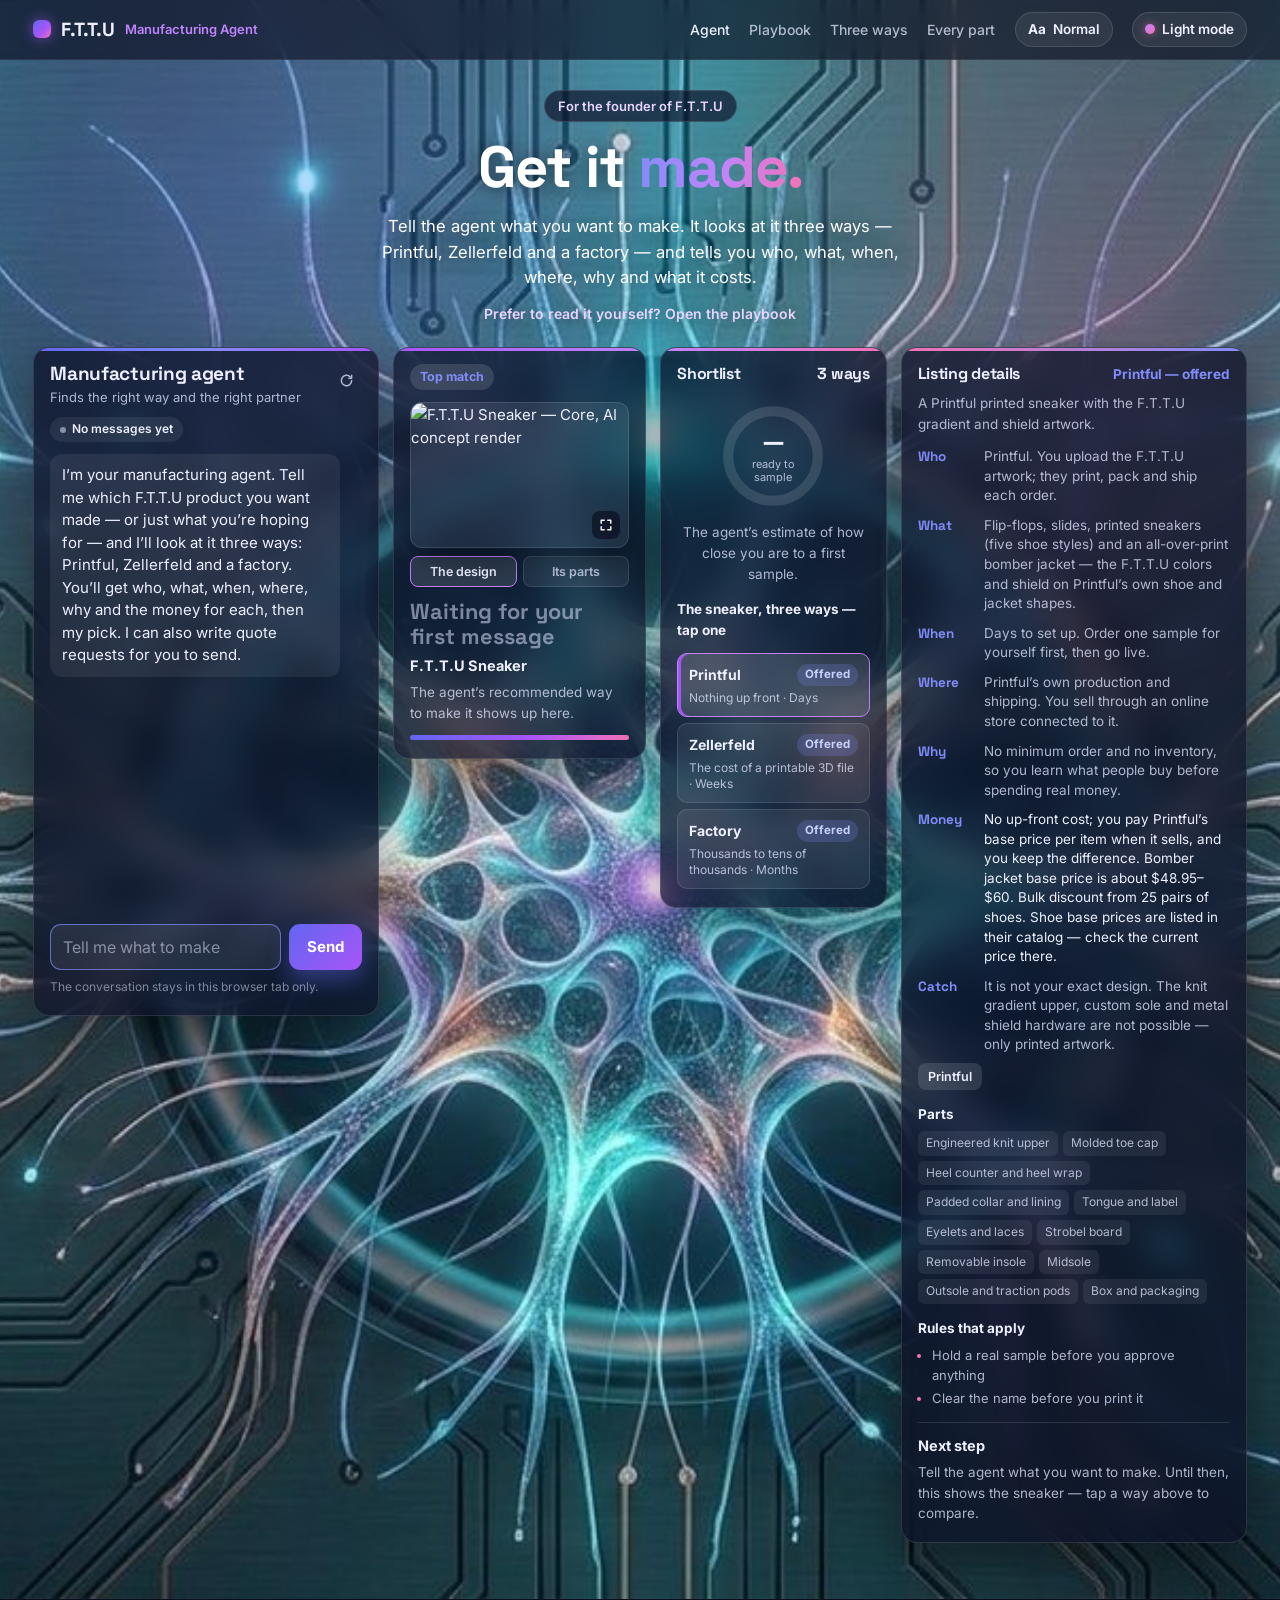
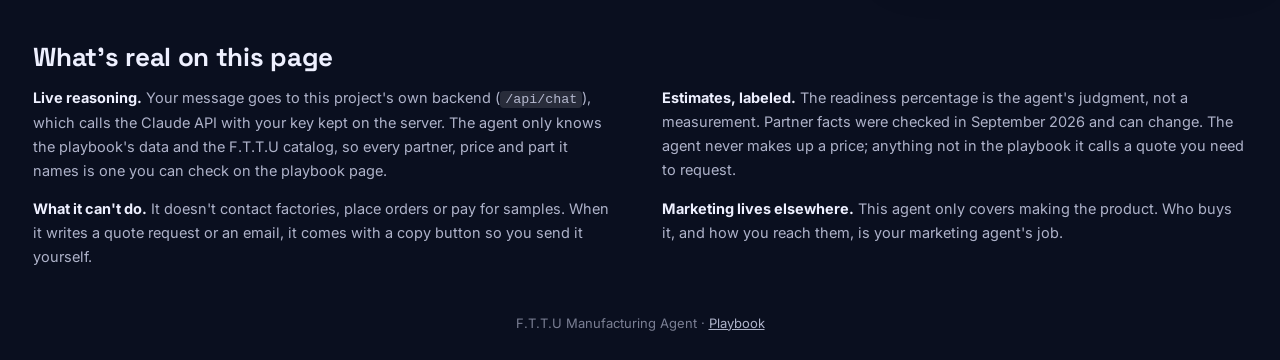
==== index.html @ 20ca1155 "Initial commit" ====
<!DOCTYPE html>
<html lang="en" data-theme="dark" data-default-theme="dark">
<head>
<meta charset="UTF-8">
<meta name="viewport" content="width=device-width, initial-scale=1, viewport-fit=cover">
<title>F.T.T.U Manufacturing Agent</title>
<meta name="description" content="The F.T.T.U founder's manufacturing agent: how each product gets made through Printful, Zellerfeld or a factory — who, what, when, where, why and what it costs.">
<link rel="preconnect" href="https://fonts.googleapis.com">
<link rel="preconnect" href="https://fonts.gstatic.com" crossorigin>
<link rel="preconnect" href="https://mlgmigguhljsiopctkkj.supabase.co" crossorigin>
<link href="https://fonts.googleapis.com/css2?family=Space+Grotesk:wght@500;600;700&family=Inter:wght@400;500;600;700&display=swap" rel="stylesheet">
<link rel="stylesheet" href="css/agent.css">
<link rel="stylesheet" href="css/lightbox.css">
<script>try{var t=localStorage.getItem('fttu-mfg-theme');if(t==='light'||t==='dark')document.documentElement.setAttribute('data-theme',t);}catch(e){}</script>
</head>
<body>

<div class="stage">
  <header class="topbar">
    <nav class="nav" aria-label="Main">
      <a class="brand" href="index.html"><span class="brand-mark" aria-hidden="true"></span>F.T.T.U <small>Manufacturing Agent</small></a>
      <div class="nav-links">
        <a href="index.html" aria-current="page">Agent</a>
        <a href="guide.html">Playbook</a>
        <a href="guide.html#three-ways">Three ways</a>
        <a href="guide.html#parts">Every part</a>
        <button class="pill-btn js-size" type="button" aria-label="Text size: Normal"><span><strong>Aa</strong></span> <span class="js-size-label">Normal</span></button>
        <button class="pill-btn js-theme" type="button"><span class="sun" aria-hidden="true"></span><span class="js-theme-label">Light mode</span></button>
      </div>
      <button class="burger" id="burger" type="button" aria-label="Open menu" aria-expanded="false" aria-controls="menu"><span></span></button>
    </nav>
    <div class="menu" id="menu">
      <a href="index.html" aria-current="page">Agent</a>
      <a href="guide.html">Playbook</a>
      <a href="guide.html#three-ways">Three ways</a>
      <a href="guide.html#parts">Every part</a>
      <div class="menu-controls">
        <button class="pill-btn js-size" type="button" aria-label="Text size: Normal"><span><strong>Aa</strong></span> <span class="js-size-label">Normal</span></button>
        <button class="pill-btn js-theme" type="button"><span class="sun" aria-hidden="true"></span><span class="js-theme-label">Light mode</span></button>
      </div>
    </div>
  </header>

  <section class="hero">
    <span class="hero-tag">For the founder of F.T.T.U</span>
    <h1>Get it <span class="grad">made.</span></h1>
    <p>Tell the agent what you want to make. It looks at it three ways — Printful, Zellerfeld and a factory — and tells you who, what, when, where, why and what it costs.</p>
    <a class="hero-link" href="guide.html">Prefer to read it yourself? Open the playbook</a>
  </section>

  <section class="board" aria-label="Manufacturing agent">
    <div class="card chat" id="chat">
      <div class="chat-head">
        <h2>Manufacturing agent</h2>
        <p class="sub">Finds the right way and the right partner</p>
        <button class="icon" id="resetBtn" type="button" title="Start over" aria-label="Start over">
          <svg viewBox="0 0 16 16" fill="none" stroke="currentColor" stroke-width="1.6" stroke-linecap="round" stroke-linejoin="round"><path d="M13.5 8a5.5 5.5 0 1 1-1.6-3.9"/><path d="M13.5 2.5v3h-3"/></svg>
        </button>
      </div>
      <span class="count-chip" id="countChip"><span class="dot"></span><span id="countLabel">No messages yet</span></span>
      <div class="messages" id="messages" aria-live="polite" role="log"></div>
      <div class="composer">
        <label class="sr" for="chatInput">Your message</label>
        <textarea id="chatInput" rows="1" placeholder="Tell me what to make"></textarea>
        <button class="send" id="sendBtn" type="button">Send</button>
      </div>
      <p class="chat-foot">The conversation stays in this browser tab only.</p>
    </div>

    <div class="card result" id="matchCard">
      <span class="tag">Top match</span>
      <div class="shot zoomable" id="matchShot" role="button" tabindex="0" aria-label="View this picture full screen"><img id="matchImg" alt="" width="1264" height="848" decoding="async"></div>
      <div class="view-toggle" role="group" aria-label="Picture">
        <button type="button" id="viewDesign" aria-pressed="true">The design</button>
        <button type="button" id="viewParts" aria-pressed="false">Its parts</button>
      </div>
      <div class="match-name empty" id="matchName">Waiting for your first message</div>
      <div class="block-title" id="matchWhat">F.T.T.U Sneaker</div>
      <p class="block-text" id="matchNotes">The agent's recommended way to make it shows up here.</p>
      <a class="match-link" id="matchLink" href="#" target="_blank" rel="noopener" hidden>Visit</a>
      <div class="gauge" aria-hidden="true"></div>
    </div>

    <div class="card result" id="shortCard">
      <div class="card-row"><h3 class="mini-h">Shortlist</h3><h3 class="mini-h">3 ways</h3></div>
      <div class="donut-wrap">
        <div class="donut" role="img" id="donut" aria-label="Readiness: not estimated yet">
          <svg viewBox="0 0 100 100" aria-hidden="true">
            <defs><linearGradient id="arcGrad" x1="0" y1="0" x2="1" y2="1"><stop offset="0" stop-color="#6366f1"/><stop offset="0.55" stop-color="#a855f7"/><stop offset="1" stop-color="#f472b6"/></linearGradient></defs>
            <circle class="track" cx="50" cy="50" r="40" fill="none" stroke-width="9"/>
            <circle class="arc" id="arc" cx="50" cy="50" r="40" fill="none" stroke="url(#arcGrad)" stroke-width="9" stroke-linecap="round" stroke-dasharray="251.33" stroke-dashoffset="251.33"/>
          </svg>
          <div class="center"><span class="pct" id="pct">—</span><span class="lbl">ready to sample</span></div>
        </div>
      </div>
      <p class="center-text" id="shortText">The agent's estimate of how close you are to a first sample.</p>
      <div class="chips-title" id="chipsTitle">Tap a way to see its 5 W's</div>
      <div class="chips" id="routeChips" role="group" aria-label="The three ways to make it"></div>
    </div>

    <div class="card result" id="detailCard">
      <div class="detail-head"><h3 class="mini-h">Listing details</h3><span class="detail-route" id="detailRoute">—</span></div>
      <p class="becomes" id="becomes"></p>
      <ul class="w-list" id="wList"></ul>
      <div class="who-links" id="whoLinks"></div>
      <div class="sub-h">Parts</div>
      <ul class="part-list" id="partList"></ul>
      <div class="sub-h">Rules that apply</div>
      <ul class="rule-list" id="ruleList"></ul>
      <div class="next">
        <div class="block-title">Next step</div>
        <p class="block-text" id="nextText">Tell the agent what you want to make.</p>
      </div>
    </div>
  </section>
</div>

<section class="notes" aria-labelledby="notesTitle">
  <div class="notes-inner">
    <h2 id="notesTitle">What's real on this page</h2>
    <p><strong>Live reasoning.</strong> Your message goes to this project's own backend (<code>/api/chat</code>), which calls the Claude API with your key kept on the server. The agent only knows the playbook's data and the F.T.T.U catalog, so every partner, price and part it names is one you can check on the playbook page.</p>
    <p><strong>Estimates, labeled.</strong> The readiness percentage is the agent's judgment, not a measurement. Partner facts were checked in September 2026 and can change. The agent never makes up a price; anything not in the playbook it calls a quote you need to request.</p>
    <p><strong>What it can't do.</strong> It doesn't contact factories, place orders or pay for samples. When it writes a quote request or an email, it comes with a copy button so you send it yourself.</p>
    <p><strong>Marketing lives elsewhere.</strong> This agent only covers making the product. Who buys it, and how you reach them, is your marketing agent's job.</p>
  </div>
</section>

<footer>F.T.T.U Manufacturing Agent · <a href="guide.html">Playbook</a></footer>

<script>
/* Page controls — theme toggle, text size, phone menu. Inline so they keep working if a script file is missing. */
(function(){
  var root=document.documentElement, KEY='fttu-mfg-theme', def=root.getAttribute('data-default-theme')||'light';
  function saved(){ try{ return localStorage.getItem(KEY); }catch(e){ return null; } }
  function apply(t){
    root.setAttribute('data-theme',t);
    var l=document.querySelectorAll('.js-theme-label'); for(var i=0;i<l.length;i++) l[i].textContent = t==='dark' ? 'Light mode' : 'Dark mode';
    var b=document.querySelectorAll('.js-theme'); for(var j=0;j<b.length;j++) b[j].setAttribute('aria-pressed', String(t==='dark'));
  }
  var s=saved(); apply(s==='light'||s==='dark' ? s : def);
  document.addEventListener('click',function(e){
    var t=e.target.closest && e.target.closest('.js-theme');
    if(t){ var next=root.getAttribute('data-theme')==='dark'?'light':'dark'; apply(next); try{ localStorage.setItem(KEY,next); }catch(err){} return; }
    var z=e.target.closest && e.target.closest('.js-size');
    if(z){
      var steps=[['','Normal'],['fs-lg','Large'],['fs-xl','Larger'],['fs-sm','Small']];
      var cur=root.getAttribute('data-size-step')|0, n=(cur+1)%steps.length;
      root.classList.remove('fs-sm','fs-lg','fs-xl'); if(steps[n][0]) root.classList.add(steps[n][0]);
      root.setAttribute('data-size-step',n);
      var l=document.querySelectorAll('.js-size-label'); for(var k=0;k<l.length;k++) l[k].textContent=steps[n][1];
      var zb=document.querySelectorAll('.js-size'); for(var m=0;m<zb.length;m++) zb[m].setAttribute('aria-label','Text size: '+steps[n][1]);
      return;
    }
    var bg=e.target.closest && e.target.closest('#burger'), menu=document.getElementById('menu');
    if(bg && menu){ var o=!menu.classList.contains('open'); menu.classList.toggle('open',o); bg.setAttribute('aria-expanded',String(o)); bg.setAttribute('aria-label',o?'Close menu':'Open menu'); }
  });
})();
</script>
<script>
window.addEventListener('load',function(){
  if(window.FTTU && window.FTTU_MFG) return;
  var n=document.createElement('div'); n.setAttribute('role','alert');
  n.style.cssText='position:relative;z-index:100;margin:0;padding:14px 18px;background:#ede9fe;color:#1e1b4b;border-bottom:2px solid #a855f7;font:15px/1.5 system-ui,-apple-system,Segoe UI,Roboto,Arial,sans-serif;text-align:center;';
  n.innerHTML='<strong>This page opened without the rest of its folder.</strong> Unzip the project first, then open <em>index.html</em> from inside the extracted <em>fttu-manufacturing-agent</em> folder.';
  document.body.insertBefore(n,document.body.firstChild);
});
</script>
<script src="js/catalog.js"></script>
<script src="js/data.js"></script>
<script src="js/lightbox.js"></script>
<script src="js/agent.js"></script>
</body>
</html>
---- css/agent.css ----
/* F.T.T.U Manufacturing Agent (index.html). Standing engine template:
   dark, indigo/purple/pink accents, Space Grotesk headings, vibrant background,
   four glass cards in a row: chat, top match, shortlist, listing details. */
:root{
  --indigo:#6366f1; --purple:#a855f7; --indigo-soft:#818cf8; --purple-soft:#c084fc; --pink:#f472b6;
  --fs:1;
  --head:'Space Grotesk', system-ui, -apple-system, 'Segoe UI', Roboto, Arial, sans-serif;
  --sans:'Inter', system-ui, -apple-system, 'Segoe UI', Roboto, Arial, sans-serif;
  --gutter:clamp(12px, 2.6vw, 40px);
  --page:#0a0f1f;
  --text:#eef0ff; --text-soft:rgba(226,230,255,0.76); --text-dim:rgba(226,230,255,0.52);
  --bar:rgba(10,12,30,0.62); --bar-line:rgba(255,255,255,0.08);
  --card:rgba(13,16,38,0.72); --card-solid:#11142c; --card-line:rgba(255,255,255,0.12);
  --well:rgba(255,255,255,0.07); --well-2:rgba(255,255,255,0.12);
  --value:var(--indigo-soft);
  --hero-shadow:0 2px 20px rgba(0,0,0,0.6);
}
html[data-theme="light"]{
  --page:#eef0fb;
  --text:#14163a; --text-soft:rgba(20,22,58,0.74); --text-dim:rgba(20,22,58,0.5);
  --bar:rgba(255,255,255,0.8); --bar-line:rgba(20,22,58,0.08);
  --card:rgba(255,255,255,0.82); --card-solid:#ffffff; --card-line:rgba(20,22,58,0.12);
  --well:rgba(99,102,241,0.07); --well-2:rgba(99,102,241,0.14);
  --value:#4f46e5;
  --hero-shadow:0 1px 14px rgba(0,0,0,0.55);
}
html.fs-sm{--fs:0.9;} html.fs-lg{--fs:1.12;} html.fs-xl{--fs:1.25;}

*,*::before,*::after{box-sizing:border-box;}
html{-webkit-text-size-adjust:100%;}
body{margin:0; background:var(--page); color:var(--text); font-family:var(--sans); font-size:calc(15px * var(--fs)); line-height:1.55; overflow-x:hidden;}
h1,h2,h3{font-family:var(--head); font-weight:700; margin:0; line-height:1.1; letter-spacing:-0.3px;}
p{margin:0;}
a{color:inherit;}
button{font:inherit; color:inherit;}
:focus-visible{outline:2px solid var(--purple-soft); outline-offset:2px; border-radius:6px;}

/* ───────── stage: background stays fully vibrant, no scrim ───────── */
.stage{position:relative; min-height:100vh; min-height:100svh; padding-bottom:56px;
  background-color:#0c1030; background-image:url('../assets/engine-bg.jpg'); background-size:cover; background-position:center 38%; background-repeat:no-repeat;}
.stage::after{content:""; position:absolute; inset:0; pointer-events:none;
  background:radial-gradient(60% 45% at 18% 12%, rgba(99,102,241,0.28), transparent 70%), radial-gradient(50% 40% at 88% 20%, rgba(244,114,182,0.2), transparent 70%);}
.stage > *{position:relative; z-index:1;}

/* ───────── top bar ───────── */
.topbar{position:sticky; top:0; z-index:40; background:var(--card-solid); border-bottom:1px solid var(--bar-line); padding-top:env(safe-area-inset-top,0px);}
@supports ((-webkit-backdrop-filter:blur(1px)) or (backdrop-filter:blur(1px))){
  .topbar{background:var(--bar); -webkit-backdrop-filter:blur(14px); backdrop-filter:blur(14px);}
}
.nav{display:flex; align-items:center; justify-content:space-between; gap:14px; padding:12px var(--gutter);}
.brand{display:inline-flex; align-items:center; gap:10px; text-decoration:none; font-family:var(--head); font-weight:700; font-size:calc(19px * var(--fs)); white-space:nowrap;}
.brand small{font-family:var(--sans); font-weight:600; font-size:calc(13px * var(--fs)); color:var(--purple-soft);}
html[data-theme="light"] .brand small{color:#7c3aed;}
.brand-mark{width:18px; height:18px; border-radius:6px; background:linear-gradient(135deg,var(--indigo),var(--purple) 60%,var(--pink)); box-shadow:0 0 14px rgba(168,85,247,0.6); flex-shrink:0;}
.nav-links{display:none; align-items:center; flex-wrap:wrap; justify-content:flex-end; row-gap:8px; column-gap:clamp(14px,1.5vw,24px); min-width:0; flex:1 1 auto; font-size:calc(14px * var(--fs)); font-weight:500;}
.nav-links a{text-decoration:none; color:var(--text-soft);}
.nav-links a:hover,.nav-links a[aria-current="page"]{color:var(--text);}
.pill-btn{display:inline-flex; align-items:center; gap:7px; background:var(--well); border:1px solid var(--card-line); border-radius:999px; padding:6px 12px; cursor:pointer; font-weight:600; font-size:calc(13.5px * var(--fs)); color:var(--text); white-space:nowrap;}
.pill-btn .sun{width:10px; height:10px; border-radius:50%; background:linear-gradient(135deg,var(--purple-soft),var(--pink)); box-shadow:0 0 8px rgba(244,114,182,0.6);}
html[data-theme="light"] .pill-btn .sun{background:#14163a; box-shadow:none;}
.burger{width:42px; height:42px; border-radius:12px; border:1px solid var(--card-line); background:var(--well); display:inline-flex; align-items:center; justify-content:center; cursor:pointer; flex-shrink:0;}
.burger span,.burger span::before,.burger span::after{display:block; width:17px; height:2px; background:var(--text); border-radius:2px; position:relative; transition:transform .2s ease, background .2s ease;}
.burger span::before,.burger span::after{content:""; position:absolute; left:0;}
.burger span::before{top:-6px;} .burger span::after{top:6px;}
.burger[aria-expanded="true"] span{background:transparent;}
.burger[aria-expanded="true"] span::before{transform:translateY(6px) rotate(45deg);}
.burger[aria-expanded="true"] span::after{transform:translateY(-6px) rotate(-45deg);}
.menu{display:none; flex-direction:column; align-items:center; gap:2px; padding:4px var(--gutter) 16px;}
.menu.open{display:flex;}
.menu a{text-decoration:none; padding:9px 12px; color:var(--text-soft); font-size:calc(16px * var(--fs));}
.menu a[aria-current="page"]{color:var(--text); font-weight:600;}
.menu-controls{display:flex; flex-wrap:wrap; justify-content:center; gap:10px; padding-top:10px; margin-top:6px; border-top:1px solid var(--card-line); width:100%;}
@media (min-width:900px){ .nav-links{display:flex;} .burger,.menu,.menu.open{display:none;} }

/* ───────── hero ───────── */
.hero{text-align:center; padding:30px var(--gutter) 22px;}
.hero-tag{display:inline-block; padding:5px 13px; border-radius:999px; margin-bottom:14px; background:rgba(13,16,38,0.66); border:1px solid rgba(255,255,255,0.14); color:#e9d5ff; font-size:calc(13px * var(--fs)); font-weight:600;}
.hero h1{font-size:calc(clamp(32px,5.2vw,58px) * var(--fs)); letter-spacing:-1px; color:#fff; text-shadow:var(--hero-shadow);}
.hero h1 .grad{background:linear-gradient(95deg,var(--indigo-soft) 0%,var(--purple-soft) 50%,var(--pink) 100%); -webkit-background-clip:text; background-clip:text; -webkit-text-fill-color:transparent; color:var(--purple-soft); text-shadow:none;}
.hero p{max-width:34em; margin:14px auto 0; font-size:calc(clamp(15px,1.3vw,18px) * var(--fs)); color:#fff; text-shadow:var(--hero-shadow);}
.hero-link{display:inline-block; margin-top:12px; font-size:calc(14px * var(--fs)); font-weight:600; color:#e9d5ff; text-decoration:none; text-shadow:var(--hero-shadow);}
.hero-link:hover{text-decoration:underline; text-underline-offset:3px;}

/* ───────── board ───────── */
.board{display:grid; grid-template-columns:minmax(0,1fr); gap:14px; align-items:start; padding:0 var(--gutter);}
@media (min-width:720px){ .board{grid-template-columns:repeat(3,minmax(0,1fr));} .chat{grid-column:1 / -1;} }
@media (min-width:1200px){ .board{grid-template-columns:minmax(0,1.3fr) minmax(0,0.95fr) minmax(0,0.85fr) minmax(0,1.3fr);} .chat{grid-column:auto;} }
.card{position:relative; min-width:0; background:var(--card-solid); border:1px solid var(--card-line); border-radius:16px; padding:16px 16px 18px; box-shadow:0 22px 50px rgba(0,0,0,0.38); overflow:hidden;}
@supports ((-webkit-backdrop-filter:blur(1px)) or (backdrop-filter:blur(1px))){
  .card{background:var(--card); -webkit-backdrop-filter:blur(16px) saturate(1.2); backdrop-filter:blur(16px) saturate(1.2);}
}
.card::before{content:""; position:absolute; left:0; right:0; top:0; height:3px; background:var(--strip, linear-gradient(90deg,var(--indigo),var(--purple)));}
.chat{--strip:linear-gradient(90deg,var(--indigo),var(--indigo-soft),var(--purple));}
#matchCard{--strip:linear-gradient(90deg,var(--purple),var(--purple-soft));}
#shortCard{--strip:linear-gradient(90deg,var(--purple-soft),var(--pink));}
#detailCard{--strip:linear-gradient(90deg,var(--pink),var(--indigo-soft));}
.mini-h{font-family:var(--head); font-weight:700; font-size:calc(16px * var(--fs)); line-height:1.25;}
.card-row{display:flex; justify-content:space-between; align-items:baseline; gap:12px;}

/* chat */
.chat{display:flex; flex-direction:column;}
.chat-head{position:relative; text-align:center; padding:0 40px;}
@media (min-width:720px){ .chat-head{text-align:left; padding:0 44px 0 0;} }
.chat-head h2{font-size:calc(19px * var(--fs));}
.chat-head .sub{font-size:calc(13px * var(--fs)); color:var(--text-soft); margin-top:2px;}
.icon{position:absolute; top:0; right:0; width:32px; height:32px; border:0; background:none; border-radius:8px; color:var(--text-soft); cursor:pointer; display:inline-flex; align-items:center; justify-content:center;}
.icon:hover{color:var(--text); background:var(--well);}
.icon svg{width:15px; height:15px;}
.count-chip{display:inline-flex; align-items:center; gap:6px; margin-top:10px; padding:3px 10px; border-radius:999px; background:var(--well); font-size:calc(12px * var(--fs)); font-weight:600; align-self:center;}
@media (min-width:720px){ .count-chip{align-self:flex-start;} }
.count-chip .dot{width:6px; height:6px; border-radius:50%; background:var(--text-dim);}
.count-chip.live .dot{background:#86efac; box-shadow:0 0 6px #86efac;}
.count-chip.error .dot{background:var(--pink);}
.messages{display:flex; flex-direction:column; gap:10px; margin:10px -4px 0; padding:2px 8px 2px 4px; height:380px; max-height:58vh; overflow-y:auto; overscroll-behavior:contain; scrollbar-width:thin; scrollbar-color:rgba(226,230,255,0.45) transparent;}
@media (min-width:1200px){ .messages{height:clamp(300px, calc(100vh - 440px), 560px); max-height:none;} }
.msg{max-width:94%; padding:10px 12px; border-radius:12px; font-size:calc(15px * var(--fs)); line-height:1.5; overflow-wrap:anywhere; text-align:left;}
.msg.assistant{align-self:flex-start; background:var(--well);}
.msg.user{align-self:flex-end; background:linear-gradient(135deg,var(--indigo),#7c3aed); color:#fff; white-space:pre-wrap;}
.msg.error{background:rgba(244,114,182,0.12); border:1px solid rgba(244,114,182,0.45);}
.msg p + p, .msg p + ul, .msg ul + p, .msg p + .draft, .msg .draft + p, .msg ol + p, .msg p + ol{margin-top:8px;}
.msg ul,.msg ol{margin:6px 0 0; padding-left:1.2em;}
.msg li{margin:3px 0;}
.msg a{color:var(--purple-soft); font-weight:600; text-underline-offset:2px;}
html[data-theme="light"] .msg a{color:#6d28d9;}
.msg .draft{position:relative; margin:8px 0 0; border-radius:10px; background:rgba(0,0,0,0.28); border:1px solid var(--card-line);}
html[data-theme="light"] .msg .draft{background:#f5f3ff;}
.msg .draft pre{margin:0; padding:36px 12px 12px; white-space:pre-wrap; overflow-wrap:anywhere; font-family:var(--sans); font-size:calc(14px * var(--fs)); line-height:1.5;}
.copy{position:absolute; top:6px; right:6px; border:1px solid var(--card-line); background:var(--card-solid); border-radius:8px; padding:4px 10px; font-size:calc(12px * var(--fs)); font-weight:600; cursor:pointer; color:var(--text);}
.copy:hover{border-color:var(--purple-soft);}
.msg.thinking{display:flex; align-items:center; gap:9px; color:var(--text-soft);}
.spin{width:13px; height:13px; border-radius:50%; border:2px solid var(--card-line); border-top-color:var(--purple-soft); animation:spin .8s linear infinite; flex-shrink:0;}
@keyframes spin{to{transform:rotate(360deg);}}
.composer{display:flex; align-items:flex-end; gap:8px; margin-top:12px;}
.composer textarea{flex:1; min-width:0; resize:none; height:46px; max-height:140px; padding:12px; border:1.5px solid rgba(129,140,248,0.7); border-radius:11px; background:var(--well); color:var(--text); font-family:var(--sans); font-size:16px; line-height:1.3; outline:none;}
.composer textarea::placeholder{color:var(--text-dim);}
.composer textarea:focus{border-color:var(--purple-soft); box-shadow:0 0 0 3px rgba(192,132,252,0.25);}
.send{height:46px; padding:0 18px; border:0; border-radius:11px; cursor:pointer; flex-shrink:0; background:linear-gradient(135deg,var(--indigo),var(--purple)); color:#fff; font-weight:700; font-size:calc(15px * var(--fs)); box-shadow:0 10px 22px rgba(99,102,241,0.4);}
.send:disabled{opacity:.55; cursor:not-allowed;}
.chat-foot{margin-top:8px; font-size:calc(12px * var(--fs)); color:var(--text-dim); text-align:center;}
@media (min-width:720px){ .chat-foot{text-align:left;} }

/* result cards */
.tag{display:inline-block; padding:3px 10px; border-radius:999px; background:var(--well-2); color:var(--value); font-size:calc(12.5px * var(--fs)); font-weight:700;}
.shot{position:relative; width:100%; aspect-ratio:3 / 2; margin-top:12px; border-radius:12px; overflow:hidden; background:var(--well); border:1px solid var(--card-line); box-shadow:0 12px 28px rgba(0,0,0,0.32);}
@supports not (aspect-ratio:1){ .shot{height:0; padding-top:66.67%;} }
.shot img{position:absolute; inset:0; width:100%; height:100%; object-fit:cover; display:block;}
.shot.zoomable{cursor:zoom-in;}
.shot.zoomable::after{content:""; position:absolute; right:8px; bottom:8px; width:28px; height:28px; border-radius:8px; background:rgba(10,12,30,0.62) url("data:image/svg+xml,%3Csvg xmlns='http://www.w3.org/2000/svg' viewBox='0 0 16 16' fill='none' stroke='white' stroke-width='1.6' stroke-linecap='round' stroke-linejoin='round'%3E%3Cpath d='M2.5 6V2.5H6M10 2.5h3.5V6M13.5 10v3.5H10M6 13.5H2.5V10'/%3E%3C/svg%3E") center / 14px no-repeat;}
.view-toggle{display:flex; gap:6px; margin-top:8px;}
.view-toggle button{flex:1; border:1px solid var(--card-line); background:var(--well); border-radius:8px; padding:5px 6px; cursor:pointer; font-size:calc(12.5px * var(--fs)); font-weight:600; color:var(--text-soft);}
.view-toggle button[aria-pressed="true"]{color:var(--text); border-color:var(--purple-soft); background:var(--well-2);}
.match-name{font-family:var(--head); font-weight:700; color:var(--value); font-size:calc(clamp(21px,1.7vw,26px) * var(--fs)); line-height:1.15; margin:12px 0 6px; overflow-wrap:anywhere;}
.match-name.empty{color:var(--text-dim);}
.block-title{font-weight:700; font-size:calc(14.5px * var(--fs));}
.block-text{font-size:calc(13.5px * var(--fs)); color:var(--text-soft); margin-top:4px;}
.match-link{display:inline-block; margin-top:10px; font-weight:700; font-size:calc(13.5px * var(--fs)); color:var(--value); text-underline-offset:3px;}
.match-link[hidden]{display:none;}
.gauge{height:5px; border-radius:5px; margin-top:12px; background:linear-gradient(90deg,var(--indigo),var(--purple) 55%,var(--pink));}

.donut-wrap{display:flex; justify-content:center; margin:16px 0 10px;}
.donut{width:112px; height:112px; position:relative;}
.donut svg{width:100%; height:100%; transform:rotate(-90deg);}
.donut .track{stroke:rgba(255,255,255,0.12);}
html[data-theme="light"] .donut .track{stroke:rgba(20,22,58,0.1);}
.donut .arc{transition:stroke-dashoffset .6s ease;}
.donut .center{position:absolute; inset:0; display:flex; flex-direction:column; align-items:center; justify-content:center; text-align:center;}
.donut .pct{font-family:var(--head); font-weight:700; font-size:calc(26px * var(--fs)); line-height:1;}
.donut .lbl{font-size:calc(11px * var(--fs)); color:var(--text-soft); margin-top:4px; max-width:78px; line-height:1.2;}
.center-text{text-align:center; font-size:calc(13.5px * var(--fs)); color:var(--text-soft);}
.chips{display:flex; flex-direction:column; gap:6px; margin-top:12px;}
.chip{display:flex; justify-content:space-between; align-items:center; gap:10px; width:100%; text-align:left; padding:9px 11px; border-radius:10px; border:1px solid var(--card-line); background:var(--well); cursor:pointer; font-size:calc(13.5px * var(--fs)); font-weight:600; color:var(--text);}
.chip span{font-weight:500; color:var(--text-dim); font-size:calc(12px * var(--fs)); white-space:nowrap;}
.chip:hover{border-color:var(--purple-soft);}
.chip[aria-pressed="true"]{border-color:var(--purple-soft); background:var(--well-2);}
.chips .empty{font-size:calc(13px * var(--fs)); color:var(--text-dim); text-align:center;}

.terms{list-style:none; margin:12px 0 0; padding:0; display:flex; flex-direction:column; gap:8px; font-size:calc(13.5px * var(--fs));}
.terms li{display:flex; justify-content:space-between; gap:12px;}
.terms li span:first-child{color:var(--text-soft); flex-shrink:0;}
.terms li span:last-child{text-align:right; font-weight:600;}
.sub-h{margin-top:14px; font-weight:700; font-size:calc(13.5px * var(--fs));}
.part-list{list-style:none; margin:6px 0 0; padding:0; display:flex; flex-wrap:wrap; gap:5px;}
.part-list li{padding:3px 8px; border-radius:6px; background:var(--well); font-size:calc(12px * var(--fs)); color:var(--text-soft);}
.rule-list{margin:6px 0 0; padding-left:1.1em; font-size:calc(13px * var(--fs)); color:var(--text-soft);}
.rule-list li{margin:3px 0;}
.rule-list li::marker{color:var(--pink);}
.next{margin-top:14px; padding-top:12px; border-top:1px solid var(--card-line);}

/* mobile: centered heads and copy; row lists and chips stay left */
@media (max-width:719px){
  .result{text-align:center;}
  .result .card-row{justify-content:center; gap:10px;}
  .result .terms li, .result .chip, .result .rule-list{text-align:left;}
  .result .part-list{justify-content:center;}
  .result .rule-list{display:inline-block; max-width:100%;}
}

/* ───────── notes ───────── */
.notes{background:var(--page); padding:44px var(--gutter) 20px;}
.notes-inner{display:grid; grid-template-columns:minmax(0,1fr); gap:14px 44px;}
@media (min-width:900px){ .notes-inner{grid-template-columns:repeat(2,minmax(0,1fr));} }
.notes h2{grid-column:1 / -1; font-size:calc(26px * var(--fs)); text-align:center;}
@media (min-width:720px){ .notes h2{text-align:left;} }
.notes p{font-size:calc(14.5px * var(--fs)); color:var(--text-soft); line-height:1.65; text-align:center;}
@media (min-width:720px){ .notes p{text-align:left;} }
.notes strong{color:var(--text);}
.notes code{font-size:0.92em; padding:1px 5px; border-radius:4px; background:var(--well-2);}
footer{background:var(--page); text-align:center; padding:24px var(--gutter) calc(28px + env(safe-area-inset-bottom,0px)); font-size:calc(13px * var(--fs)); color:var(--text-dim);}
footer a{color:var(--text-soft);}
.sr{position:absolute; width:1px; height:1px; overflow:hidden; clip:rect(0 0 0 0); white-space:nowrap;}

@media (prefers-reduced-motion:reduce){ *{animation:none !important; transition:none !important; scroll-behavior:auto !important;} }

/* ───────── three routes + 5 W's ───────── */
.route-chip{display:grid; grid-template-columns:minmax(0,1fr) auto; align-items:center; gap:4px 10px; width:100%; text-align:left; padding:10px 11px; border-radius:10px; border:1px solid var(--card-line); background:var(--well); cursor:pointer; color:var(--text);}
.route-chip b{font-weight:700; font-size:calc(14px * var(--fs));}
.route-chip small{grid-column:1 / -1; font-size:calc(12px * var(--fs)); color:var(--text-soft); line-height:1.35;}
.route-chip:hover{border-color:var(--purple-soft);}
.route-chip[aria-pressed="true"]{border-color:var(--purple-soft); background:var(--well-2); box-shadow:inset 3px 0 0 var(--purple);}
.fit{justify-self:end; padding:2px 8px; border-radius:999px; font-size:calc(11.5px * var(--fs)); font-weight:700; white-space:nowrap;}
.fit.yes{background:rgba(129,140,248,0.22); color:#c7d2fe;}
.fit.maybe{background:rgba(244,114,182,0.18); color:#fbcfe8;}
.fit.no{background:rgba(255,255,255,0.08); color:var(--text-dim);}
.fit.pick{background:linear-gradient(135deg,var(--indigo),var(--purple)); color:#fff;}
html[data-theme="light"] .fit.yes{background:rgba(99,102,241,0.14); color:#3730a3;}
html[data-theme="light"] .fit.maybe{background:rgba(236,72,153,0.12); color:#9d174d;}
html[data-theme="light"] .fit.no{background:rgba(20,22,58,0.06);}
.chips-title{margin-top:14px; font-weight:700; font-size:calc(13.5px * var(--fs));}
.w-list{list-style:none; margin:12px 0 0; padding:0; display:flex; flex-direction:column; gap:10px;}
.w-list li{display:grid; grid-template-columns:4.2em minmax(0,1fr); gap:10px; font-size:calc(13.5px * var(--fs)); line-height:1.45;}
.w-list b{font-family:var(--head); font-weight:700; color:var(--value);}
.w-list span{color:var(--text-soft);}
.w-list li.money span{color:var(--text);}
.detail-head{display:flex; justify-content:space-between; align-items:baseline; gap:10px;}
.detail-route{font-weight:700; color:var(--value); font-size:calc(13.5px * var(--fs)); text-align:right;}
.becomes{margin-top:8px; font-size:calc(13.5px * var(--fs)); color:var(--text-soft);}
.who-links{display:flex; flex-wrap:wrap; gap:6px; margin-top:8px;}
.who-links a{padding:4px 10px; border-radius:8px; background:var(--well-2); font-size:calc(12.5px * var(--fs)); font-weight:600; text-decoration:none; color:var(--text);}
.who-links a:hover{outline:1px solid var(--purple-soft);}
.pre-note{margin-top:10px; font-size:calc(12.5px * var(--fs)); color:var(--text-dim);}
@media (max-width:719px){
  .result .w-list li, .result .route-chip{text-align:left;}
  .result .who-links{justify-content:center;}
  .result .detail-head{justify-content:center; flex-wrap:wrap;}
  .result .detail-route{text-align:center;}
}

/* Narrow phones / large text: let the brand subtitle wrap instead of pushing the menu button off-screen. */
.brand{min-width:0;}
.brand small{white-space:normal; line-height:1.15;}
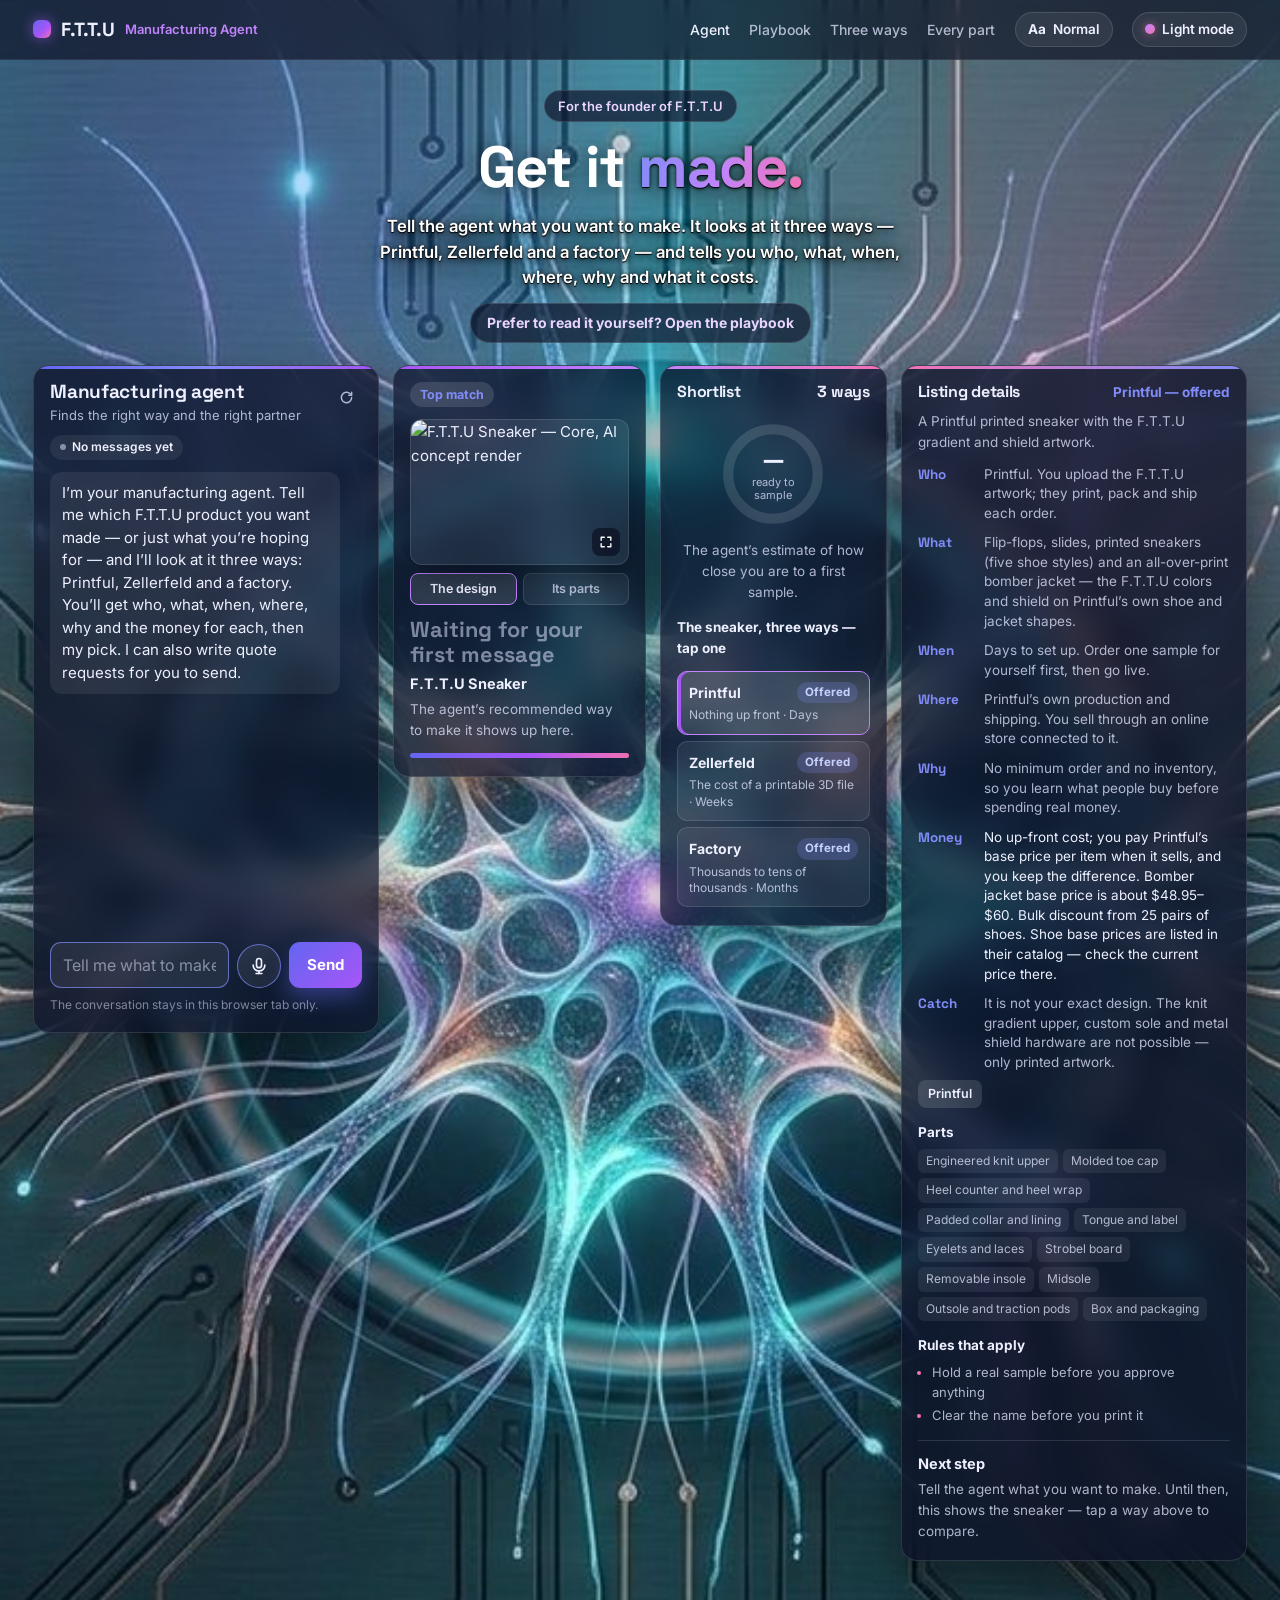
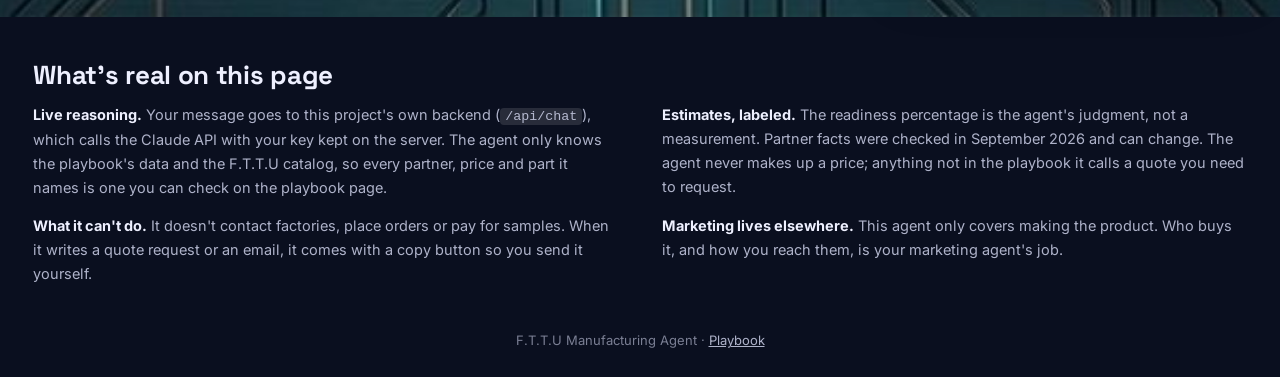
==== commit 00f71d2f: "Add files via upload" ====
--- a/index.html
+++ b/index.html
@@ -62,8 +62,10 @@
       <div class="composer">
         <label class="sr" for="chatInput">Your message</label>
         <textarea id="chatInput" rows="1" placeholder="Tell me what to make"></textarea>
+        <button class="mic" id="micBtn" type="button" aria-pressed="false" aria-label="Speak instead of typing" title="Speak instead of typing"><svg viewBox="0 0 24 24" fill="none" stroke="currentColor" stroke-width="2" stroke-linecap="round" stroke-linejoin="round" aria-hidden="true"><rect x="9" y="3" width="6" height="11" rx="3"/><path d="M5 11a7 7 0 0 0 14 0"/><path d="M12 18v3"/><path d="M8.5 21h7"/></svg></button>
         <button class="send" id="sendBtn" type="button">Send</button>
       </div>
+      <p class="voice-note" id="voiceNote" role="status" hidden></p>
       <p class="chat-foot">The conversation stays in this browser tab only.</p>
     </div>
 
--- a/css/agent.css
+++ b/css/agent.css
@@ -248,3 +248,33 @@
 /* Narrow phones / large text: let the brand subtitle wrap instead of pushing the menu button off-screen. */
 .brand{min-width:0;}
 .brand small{white-space:normal; line-height:1.15;}
+
+/* Hero copy over the graphic: semi-bold with an emboss (a tight dark edge behind every letter, a faint
+   highlight above, then a soft halo) so it reads on the brightest part of the image. The graphic is unchanged. */
+:root{--hero-emboss:0 1px 0 rgba(0,0,0,0.95), 0 -1px 0 rgba(255,255,255,0.16), 0 0 3px rgba(0,0,0,0.95), 0 2px 8px rgba(0,0,0,0.85), 0 6px 26px rgba(0,0,0,0.65);}
+.hero p{font-weight:600; text-shadow:var(--hero-emboss);}
+.hero-link{font-weight:700; color:#f3e8ff; text-shadow:var(--hero-emboss);}
+
+/* Chat box: no scrollbar until the text actually reaches the maximum height (js grow() turns it on). */
+.composer textarea{overflow-y:hidden;}
+.composer textarea::placeholder{white-space:nowrap; overflow:hidden; text-overflow:ellipsis;}
+
+/* ── Headline accent word: bevel it so it lifts off the graphic. Gradient-filled text can't use
+   text-shadow (it bleeds through the letters), so drop-shadows outline the painted letters instead. ── */
+.hero h1 .grad{filter:drop-shadow(0 -1px 0 rgba(255,255,255,0.35)) drop-shadow(0 1.5px 0 rgba(0,0,0,0.9)) drop-shadow(0 0 2px rgba(0,0,0,0.85)) drop-shadow(0 4px 14px rgba(0,0,0,0.6));}
+
+/* ── "Prefer to read it yourself?" link: the showroom's treatment — lavender on the same dark chip
+   as the tag above the headline, so it reads anywhere on the image. ── */
+.hero-link{padding:8px 16px; border-radius:999px; background:rgba(13,16,38,0.66); border:1px solid rgba(255,255,255,0.14); color:#e9d5ff; text-shadow:none;}
+.hero-link:hover{border-color:var(--purple-soft); text-decoration:none;}
+
+/* ── Microphone (talk instead of type): big enough for a thumb — 44px, 48px on touch screens. ── */
+.mic{width:44px; height:44px; flex-shrink:0; display:inline-flex; align-items:center; justify-content:center; border-radius:50%; border:1.5px solid rgba(129,140,248,0.7); background:var(--well); color:var(--text); cursor:pointer; transition:border-color .15s, background .15s;}
+.mic svg{width:20px; height:20px;}
+.mic:hover{border-color:var(--purple-soft);}
+.mic.on{border-color:#ff8a7a; background:rgba(255,138,122,0.16); animation:micpulse 1.3s ease-in-out infinite;}
+.mic[hidden]{display:none;}
+@keyframes micpulse{0%,100%{box-shadow:0 0 0 0 rgba(255,138,122,0.45);} 50%{box-shadow:0 0 0 7px rgba(255,138,122,0);}}
+@media (pointer:coarse){ .mic{width:48px; height:48px;} }
+.voice-note{font-size:calc(12px * var(--fs)); color:var(--text-soft); margin-top:8px; text-align:center;}
+.voice-note[hidden]{display:none;}
